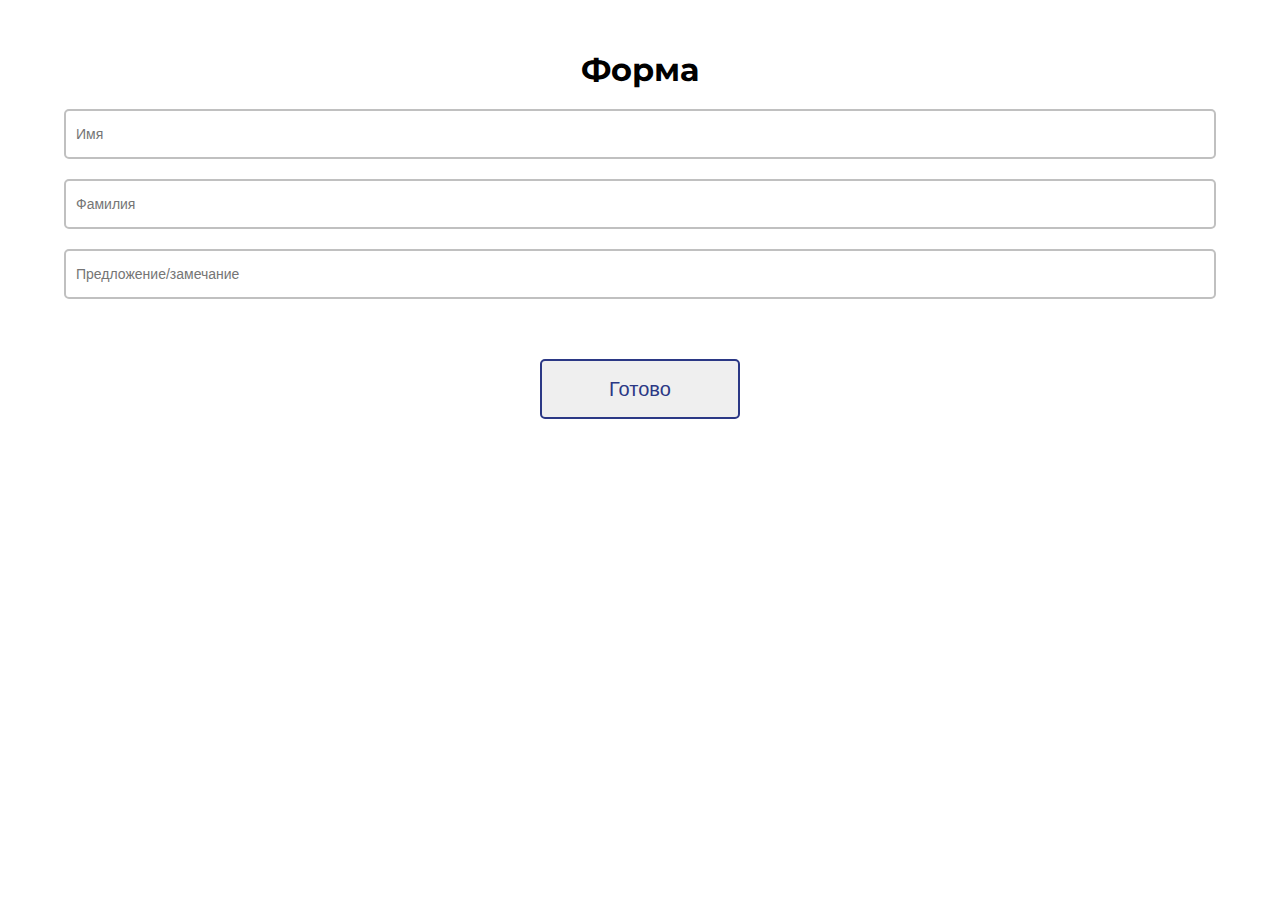
==== index.html @ 12f44fc1 "Update index.html" ====
<!DOCTYPE html>
<html lang="ru">
<head>
    <meta charset="UTF-8">
    <meta name="viewport" content="width=device-width, initial-scale=1.0">
    <title>Form</title>
    <style>
        @import url('https://fonts.googleapis.com/css2?family=Montserrat:ital,wght@0,100..900;1,100..900&display=swap');
        * {
            margin: 0;
            padding: 0;
            box-sizing: border-box;
        }
        body{
            font-family: 'Montserrat',sans-serif;
            font-weight: 200;
            color: var(--tg-theme-text-color);
            background: var(--tg-theme-bg-color);
        }
        #main {
            width: 100%;
            padding: 20px;
            text-align: center;
        }
        h1 {
            margin-top: 50px;
            margin-bottom: 10px
        }
        img{
            width: 70px;
            margin: 30px auto;
        }
        p {
            width: 350px;
            margin-bottom: 0 auto;
        }
        button {
            border: 0;
            border-radius: 5px;
            margin-top: 50px;
            height: 60px;
            width: 200px;
            font-size: 20px;
            font-weight: 500;
            cursor: pointer;
            transition: all 500ms ease;
            color: #2B3885;
            border: 2px solid #2B3885 ;

        }
        button:hover {
            color: #ffffff;
            background: #2B3885;
        }
        #form { 
            text-align: center;
        }
        input {
            width: 90%;
            outline: none;
            margin: 10px 5%;
            padding: 15px 10px;
            font-size: 14px;
            border: 2px solid silver;
            border-radius: 5px;
        }
        input:focus {
            border-color: #db5d5d;
        }
        div {
            display: flex;
            justify-content: center;
            }

    </style>
</head>
<body>
    <div>
        <h1 style="text-align: center; ">Форма</h1>
    </div>
    
    <form>
        <input type="text" placeholder="Имя" id="user_name">
        <input type="text" placeholder="Фамилия" id="user_surname">
        <input type="text" placeholder="Предложение/замечание" id="problem">
        <div id="error"></div>
        <div>
            <button id="GO" font-weight=500>Готово </button>
        </div>
        

    </form>
    <script src="https://telegram.org/js/telegram-web-app.js"></script>
    <script>
        let tg = window.Telegram.WebApp;
        let go = document.getElementById('GO')


        go.addEventListener('click', () => {
            document.getElementById('error').innerText = '';
            let name = document.getElementById('user_name').value;
            let surname = document.getElementById('user_surname').value;
            let problem = document.getElementById('problem').value;
            if (name.length <2) {
                document.getElementById('error').innerText = 'Ошибка в имени!';
                return;
            }
            if (surname.length <2) {
                document.getElementById('error').innerText = 'Ошибка в фамилии!';
                return;
            }
            if (problem.length <2) {
                document.getElementById('error').innerText = 'Ошибка в сообщении!';
                return;
            }
            let data = {
                name: name,
                surname: surname,
                problem: problem
            }
            tg.sendData(JSON.stringify(data));
            tg.close();
        });
    </script>
</body>
</html>
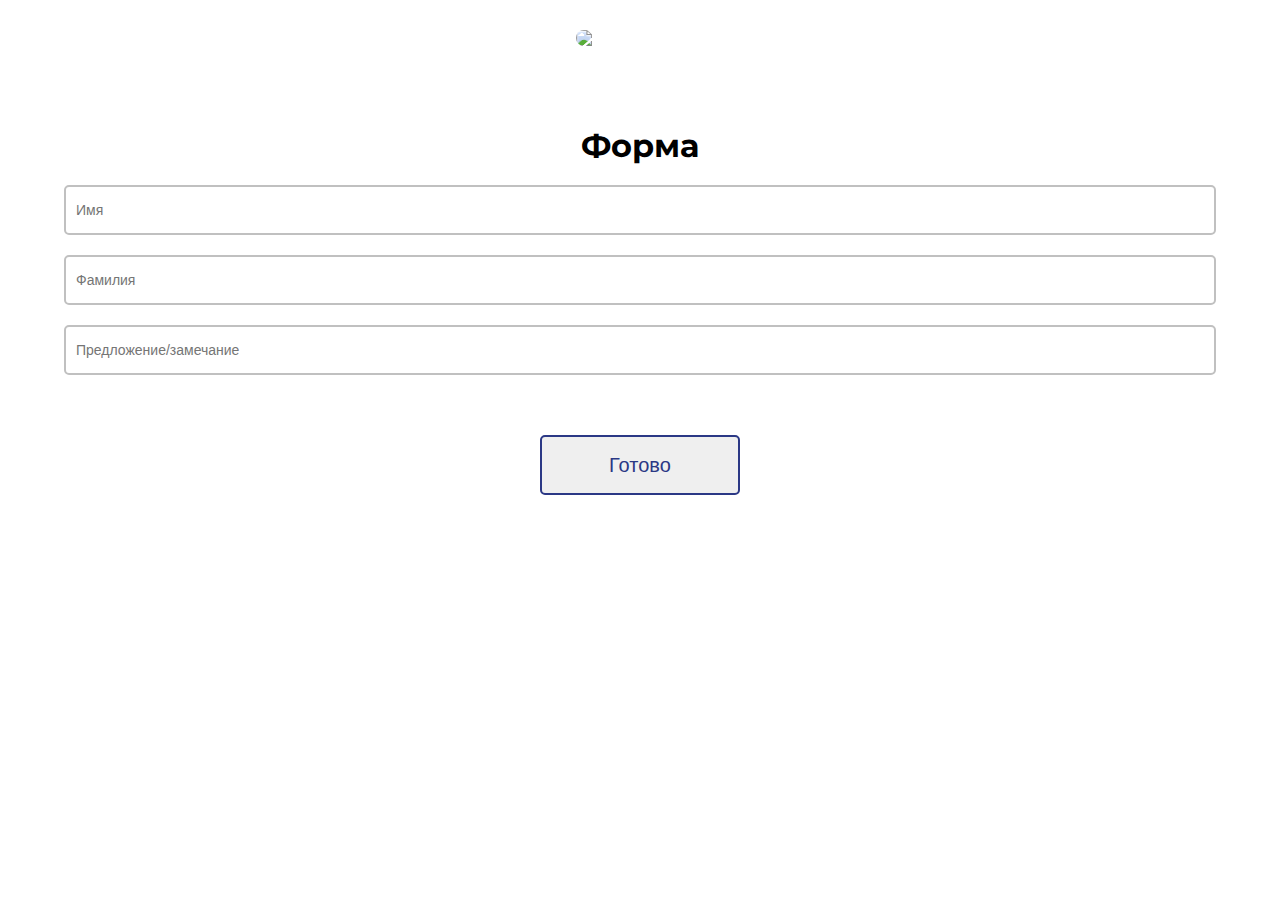
==== commit 02c323fd: "Update index.html" ====
--- a/index.html
+++ b/index.html
@@ -71,11 +71,19 @@
             display: flex;
             justify-content: center;
             }
+        img {
+            display: block;
+            width: 10%;
+            height: auto;
+            border-radius: 25px;
+        }
 
     </style>
 </head>
 <body>
+    <img src='9784e685-593d-49f3-9ac4-95815347f58b.png' >
     <div>
+        
         <h1 style="text-align: center; ">Форма</h1>
     </div>
     
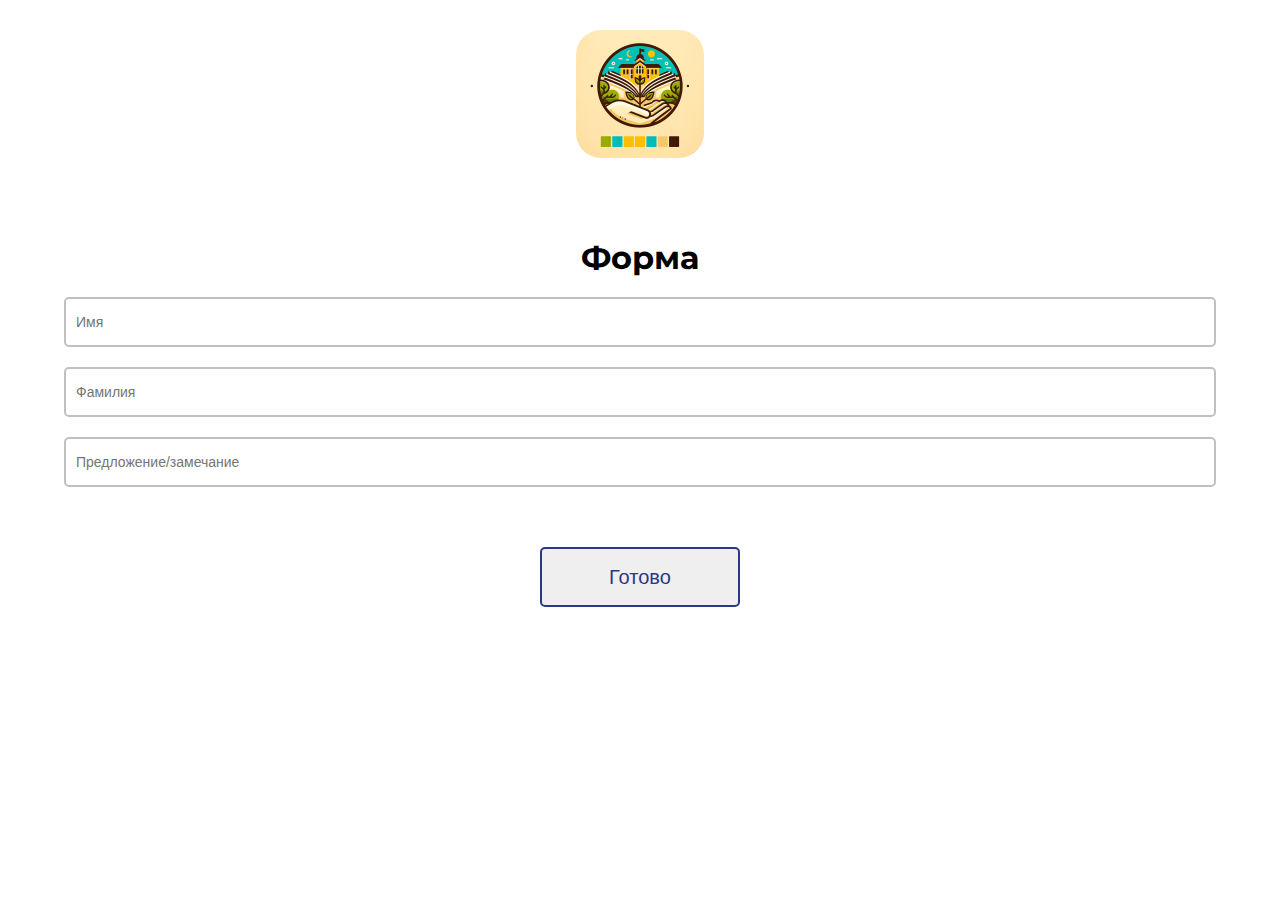
==== commit b68e783d: "Update index.html" ====
--- a/index.html
+++ b/index.html
@@ -81,7 +81,7 @@
     </style>
 </head>
 <body>
-    <img src='9784e685-593d-49f3-9ac4-95815347f58b.png' >
+    <img src='9784e685-593d-49f3-9ac4-95815347f58b.jpg' >
     <div>
         
         <h1 style="text-align: center; ">Форма</h1>
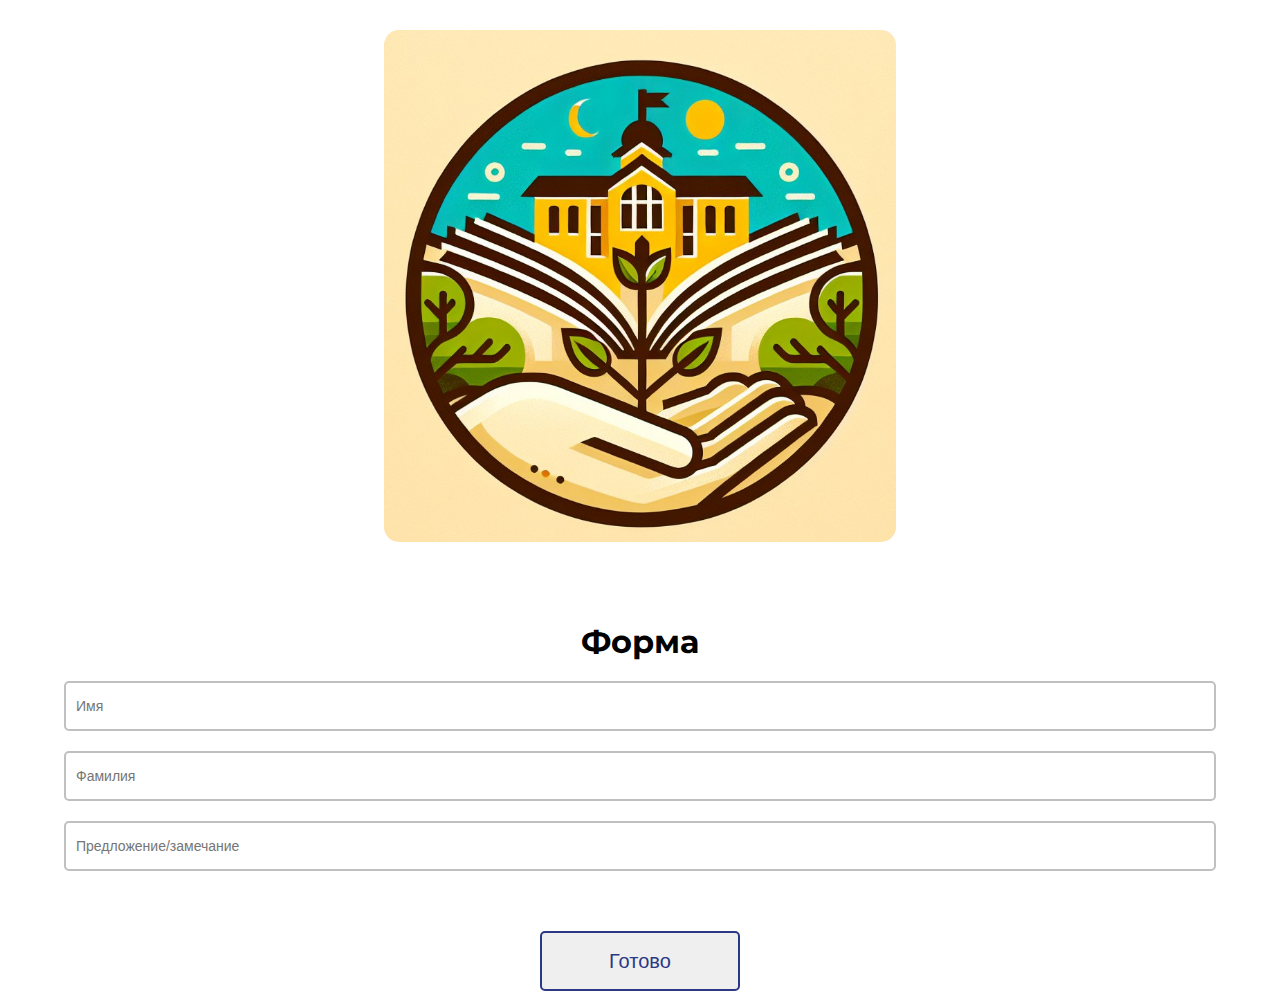
==== commit f3ef407d: "Update index.html" ====
--- a/index.html
+++ b/index.html
@@ -73,15 +73,15 @@
             }
         img {
             display: block;
-            width: 10%;
+            width: 40%;
             height: auto;
-            border-radius: 25px;
+            border-radius: 15px;
         }
 
     </style>
 </head>
 <body>
-    <img src='9784e685-593d-49f3-9ac4-95815347f58b.jpg' >
+    <img src='9784e685-593d-49f3-9ac4-95815347f58b.png' >
     <div>
         
         <h1 style="text-align: center; ">Форма</h1>
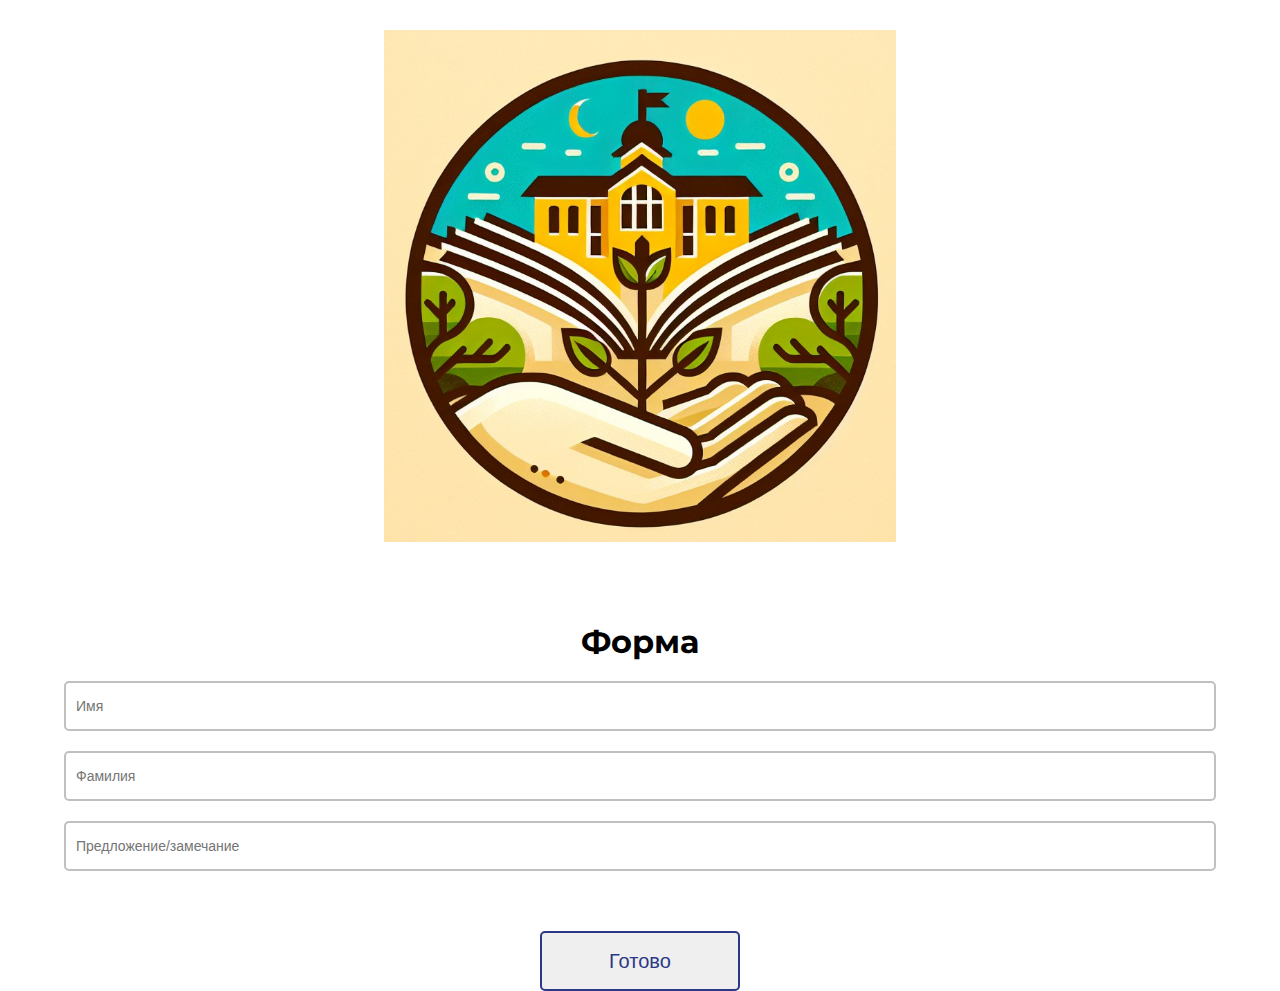
==== commit 4873ed37: "Update index.html" ====
--- a/index.html
+++ b/index.html
@@ -75,7 +75,7 @@
             display: block;
             width: 40%;
             height: auto;
-            border-radius: 15px;
+            border-radius: 1px;
         }
 
     </style>
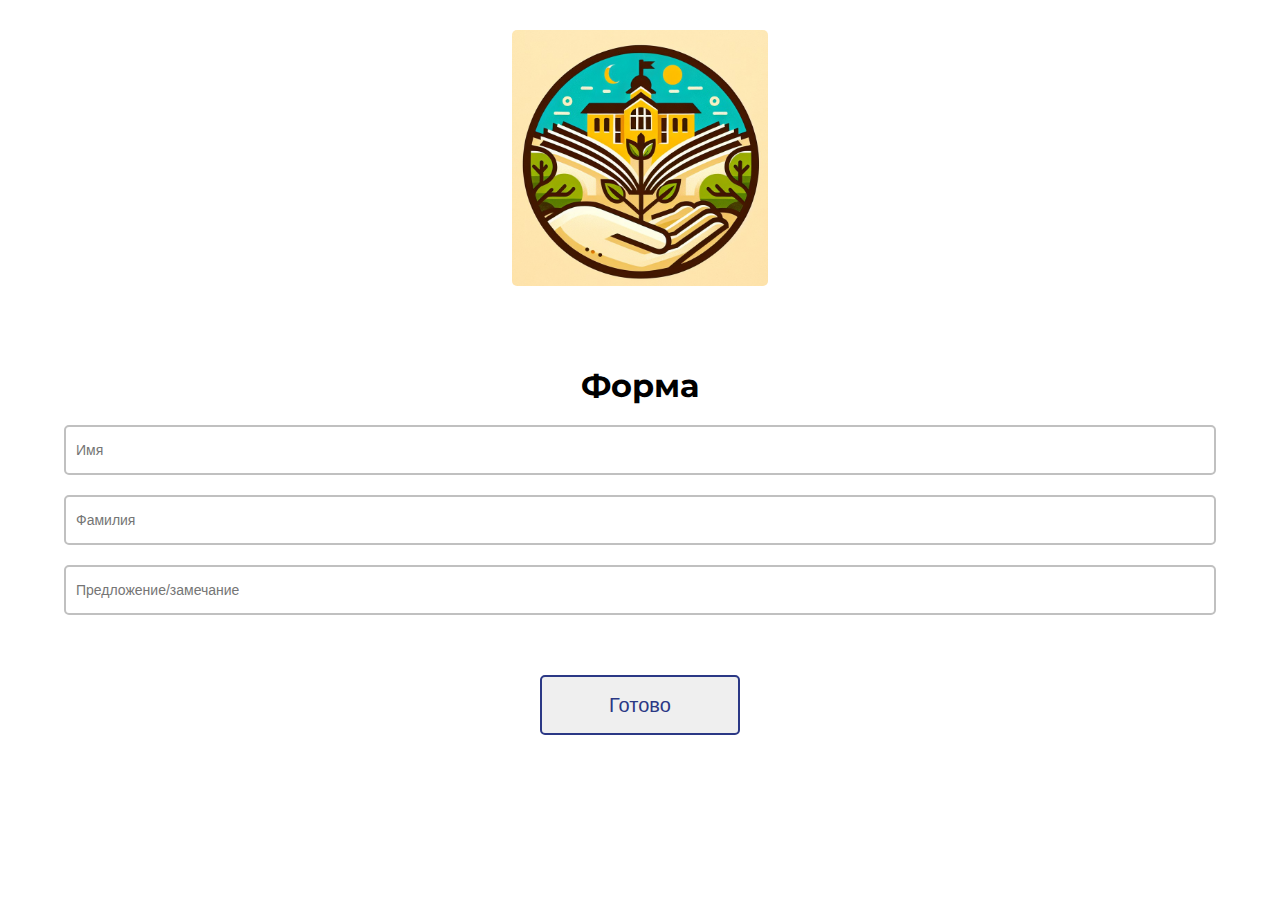
==== commit f38dff3b: "Update index.html" ====
--- a/index.html
+++ b/index.html
@@ -73,9 +73,9 @@
             }
         img {
             display: block;
-            width: 40%;
+            width: 20%;
             height: auto;
-            border-radius: 1px;
+            border-radius: 5px;
         }
 
     </style>
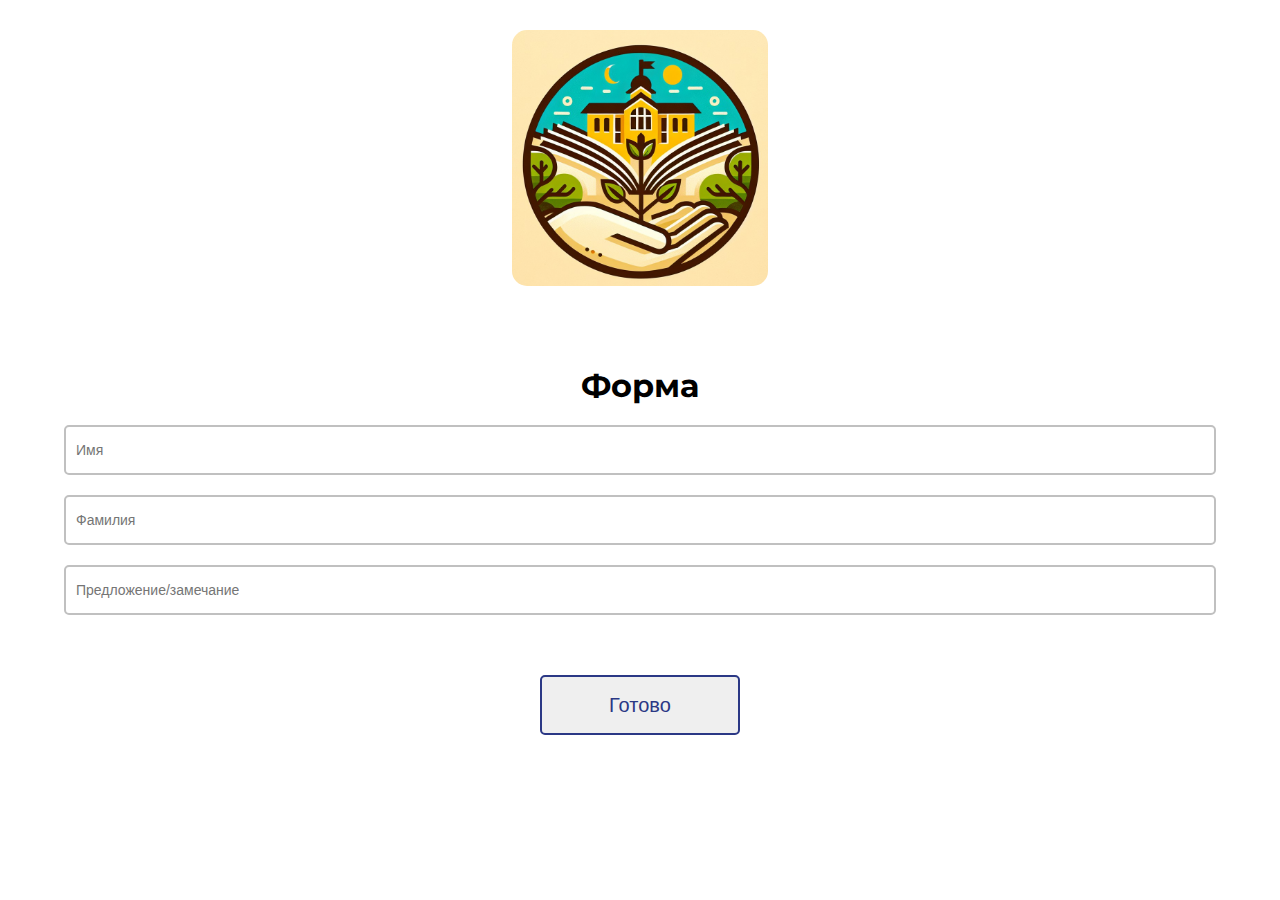
==== commit f24e144d: "Update index.html" ====
--- a/index.html
+++ b/index.html
@@ -75,7 +75,7 @@
             display: block;
             width: 20%;
             height: auto;
-            border-radius: 5px;
+            border-radius: 15px;
         }
 
     </style>
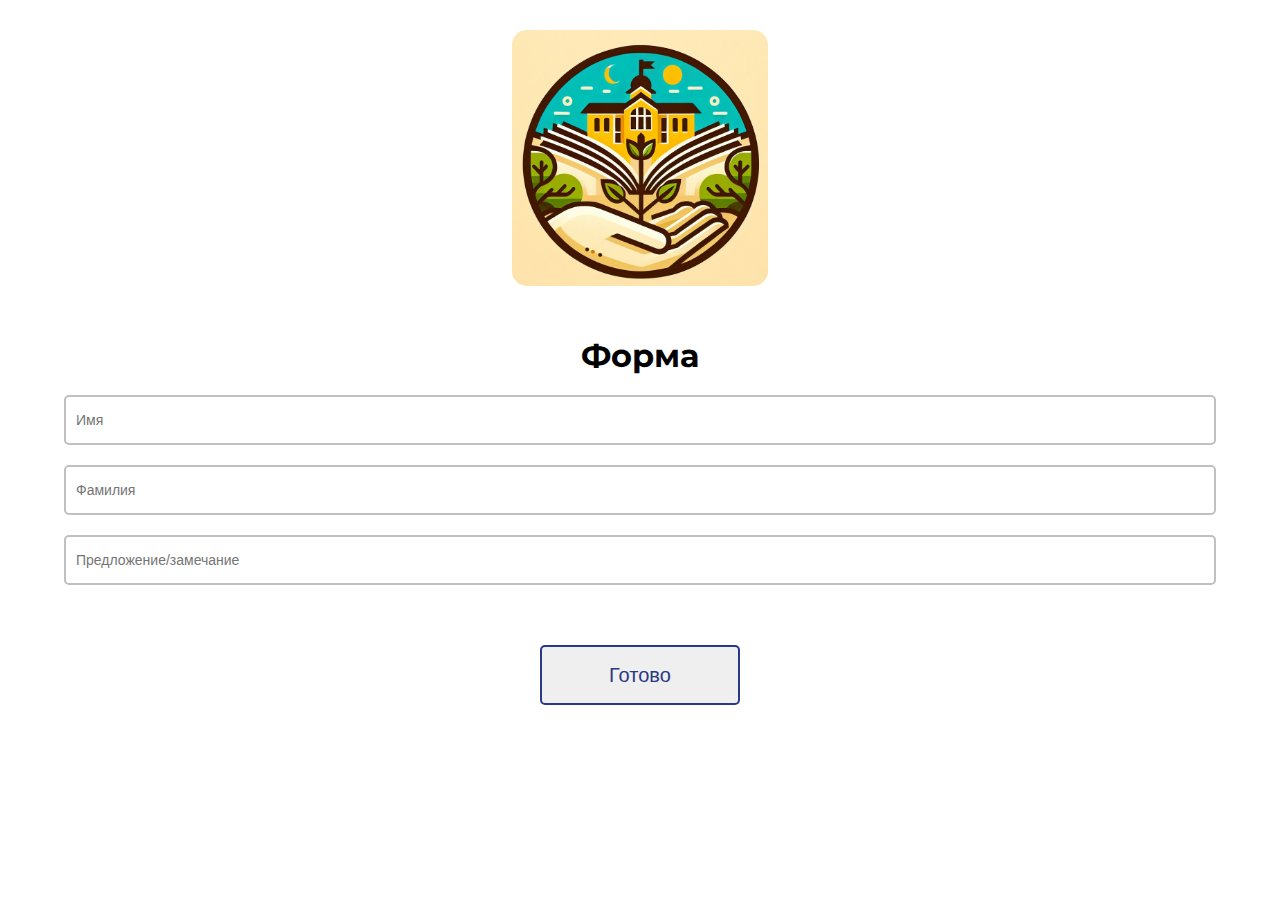
==== commit 1053919a: "Update index.html" ====
--- a/index.html
+++ b/index.html
@@ -76,6 +76,7 @@
             width: 20%;
             height: auto;
             border-radius: 15px;
+            margin-bottom: auto;
         }
 
     </style>
